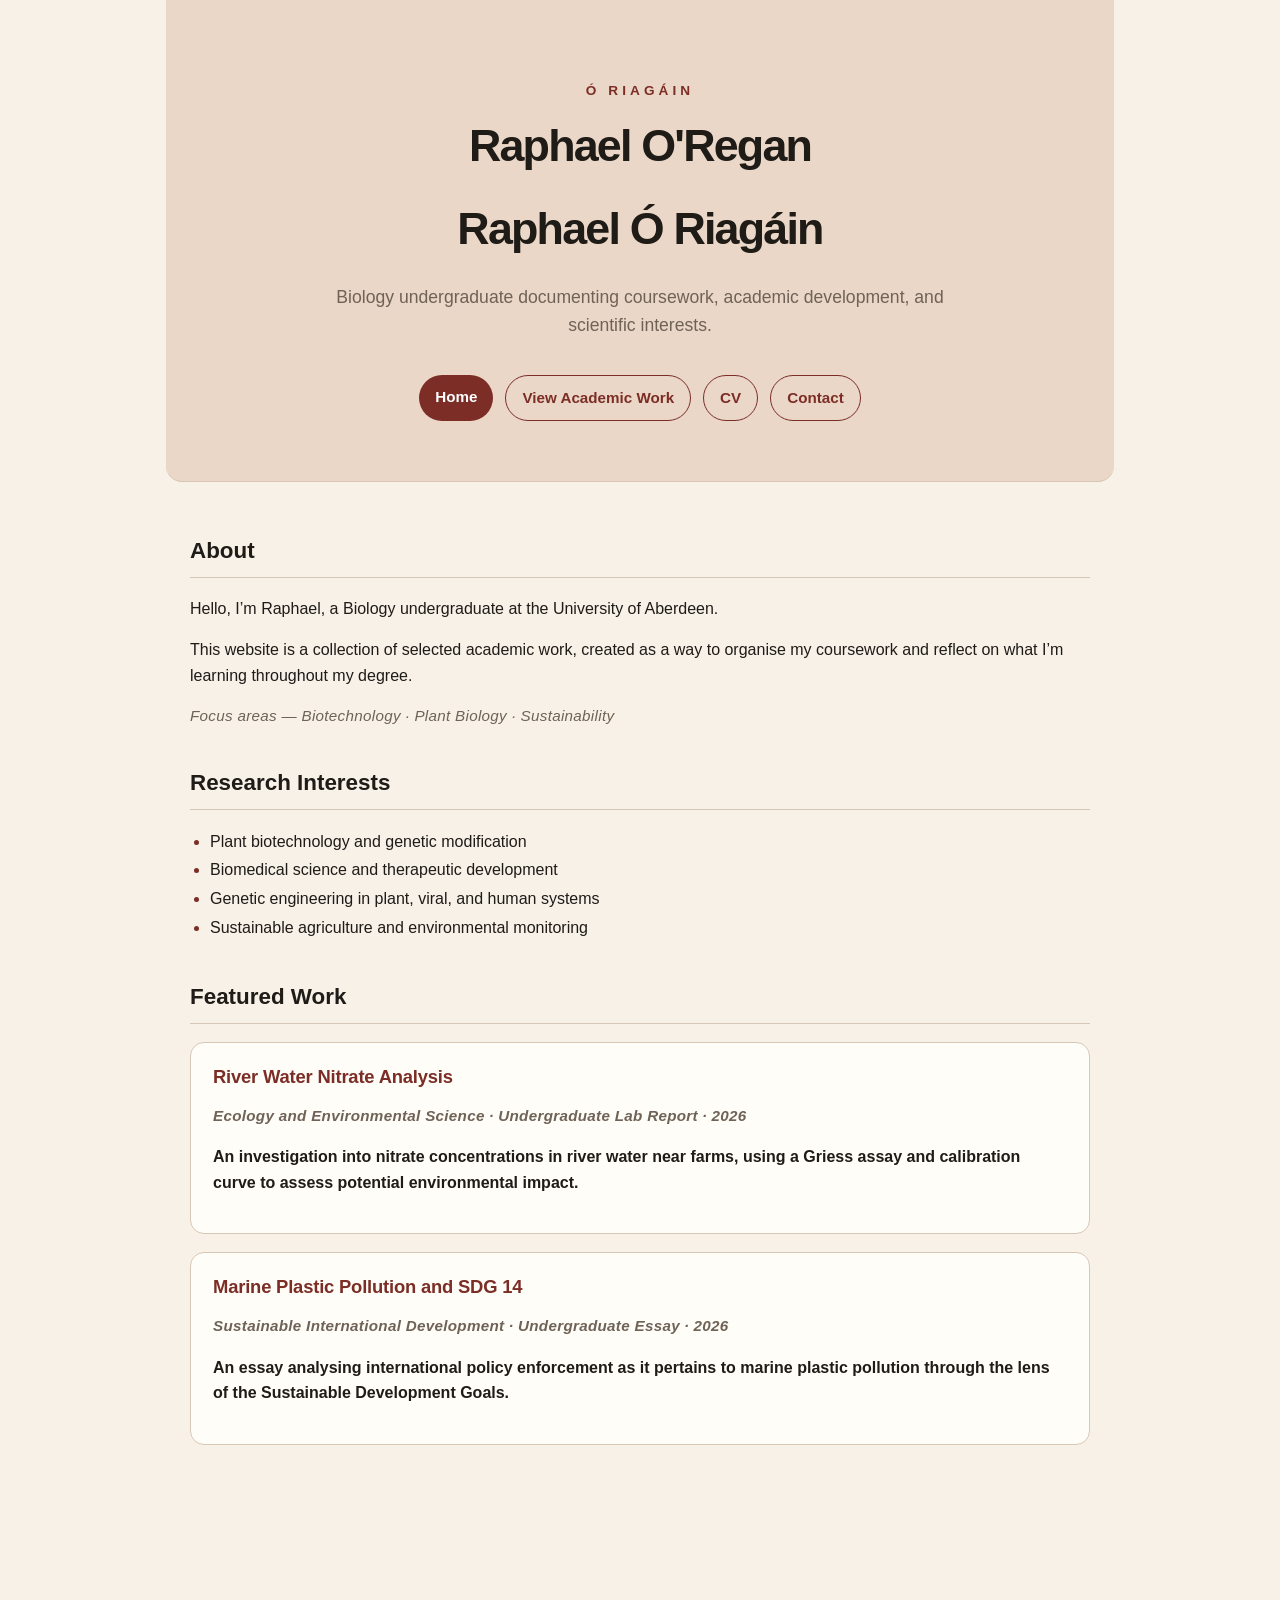
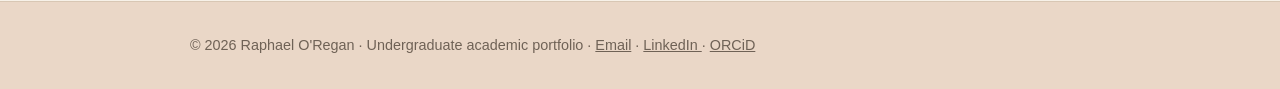
==== index.html @ 79aa9f9e "Update index.html" ====
<!--hello world · first website · 2026 · Raphael O'Regan-->
<!DOCTYPE html>
<html lang="en">
<head>
  <meta charset="UTF-8">
  <meta name="viewport" content="width=device-width, initial-scale=1.0">
  
  <title>Raphael O'Regan</title>
  
  <meta name="description" content="Raphael O'Regan's academic portfolio, featuring undergraduate biology lab reports, essays, and reflections on sustainability, biotechnology, plant science, and environmental science."> 
 
  <meta property="og:title" content="Raphael O'Regan Academic Portfolio">
  <meta property="og:description" content="Undergraduate biology portfolio featuring lab reports and essays on sustainability, biotechnology, and environmental science.">
  <meta property="og:image" content="https://raphaeloregan.com/assets/open-graph-images/home-og.png">
  <meta property="og:image:alt" content="Preview of Raphael O'Regan's academic portfolio homepage">
  <meta property="og:url" content="https://raphaeloregan.com/">
  <meta property="og:type" content="website">
  
  <link rel="stylesheet" href="style.css">
  <link rel="icon" type="image/png" href="favicon.png">
</head>
<body>
  <header class="hero">
  <div class="pookie-bear">
    <span class="gaelic-tag">Ó RIAGÁIN</span>
  </div>
  <div class="name-container">
    <h1 class="name-front">Raphael O'Regan</h1>
    <h1 class="name-back" aria-hidden="true">Raphael Ó Riagáin</h1>
  </div>
    
    <p class="tagline">Biology undergraduate documenting coursework, academic development, and scientific interests.</p>
    
    <div class="hero-links">
      <a href="/" class="button-link">Home</a>
      <a href="/work/" class="button-link secondary">View Academic Work</a>
      <a href="/cv/" class="button-link secondary">CV</a>
      <a href="/contact/" class="button-link secondary">Contact</a>
    </div>
  </header>

  <main>
    <section>
      <h2>About</h2>
      
      <p>Hello, I’m Raphael, a Biology undergraduate at the University of Aberdeen.</p>
      <p>
        This website is a collection of selected academic work, created as a way to organise my coursework and reflect on what I’m learning throughout my degree.
      </p>
      <p class="meta">Focus areas — Biotechnology · Plant Biology · Sustainability</p>
    </section>
    
    <section>
      <h2>Research Interests</h2>
      
      <ul class="interests">
        <li>Plant biotechnology and genetic modification</li>
        <li>Biomedical science and therapeutic development</li>
        <li>Genetic engineering in plant, viral, and human systems</li>
        <li>Sustainable agriculture and environmental monitoring</li>
      </ul>
    </section>
    
    <section>
      <h2>Featured Work</h2>
      
      <a href="river-water-nitrate-analysis/" class="card">
        <h3>River Water Nitrate Analysis</h3>
        
        <p class="meta">Ecology and Environmental Science · Undergraduate Lab Report · 2026</p>
        <p>
          An investigation into nitrate concentrations in river water near farms, using a Griess assay and calibration curve to assess potential environmental impact.
        </p>
      </a>

      <a href="marine-plastic-pollution/" class="card">
        <h3>Marine Plastic Pollution and SDG 14</h3>
   
        <p class="meta">Sustainable International Development · Undergraduate Essay · 2026</p>
        <p>
          An essay analysing international policy enforcement as it pertains to marine plastic pollution through the lens of the Sustainable Development Goals.
        </p>
      </a>
    </section>
  </main>
  
  <footer>
    <p>
      © 2026 Raphael O'Regan · Undergraduate academic portfolio · 
      <a href="mailto:raphaeloregan@gmail.com">Email</a> · 
      <a href="https://www.linkedin.com/in/raphaeloregan/" 
         target="_blank"
         rel="noopener noreferrer">
        LinkedIn
      </a> · 
      <a href="https://orcid.org/0009-0009-1484-1306"
         target="_blank"
         rel="noopener noreferrer">
        ORCiD
      </a>
    </p>
  </footer>
      <!--
              .-"""""""-.
          .-''  .-----.  ''-.
        .'    .'  .-.  '.    '.
       /    .'  .'   '.  '.    \
      ;    /   /  .-.  \   \    ;
      |   ;   ;  /   \  ;   ;   |
      |   |   | |  o  | |   |   |
      |   ;   ;  \   /  ;   ;   |
      ;    \   \  '-'  /   /    ;
       \    '.  '.   .'  .'    /
        '.    '-. '-' .-'    .'
          '-.     '''     .-'
             ''-.___.-''

      built by Raphael O'Regan
      academic portfolio · 2026
      -->
</body>
</html>
---- style.css ----
:root {
  --background: #f7f1e8;
  --paper: #fffdf8;
  --text: #1f1b17;
  --muted: #6f6256;
  --accent: #7b2d26;
  --ochre: #b9822f;
  --border: #d8c7b4;
  --band: #ead7c7;
}

.gaelic-tag {
  font-size: 0.85rem;
  letter-spacing: 0.3em;
  color: #7b2d26;
  font-weight: 550;
  display: block;
  margin-bottom: 0.5rem;
  text-align: inherit; /* This makes it match your main title alignment automatically */
}

/* Container to keep the surname group together */
.surname-box {
  display: inline-flex;
}

/* 1. Handle the 'O' shifting to 'Ó' */
.char-o {
  position: relative;
  transition: color 0.3s ease-in-out;
}
h1:hover .char-o {
  color: #4A5D4E; /* Sage Green */
}
h1:hover .char-o::before {
  content: attr(data-hover);
  position: absolute;
  top: 0;
  left: 0;
  color: #4A5D4E;
  background: #E8D8CE; /* Matches your exact cream background color to mask the old O' */
  width: 100%;
}

/* 2. Handle the 'R' just changing color cleanly */
.char-r {
  transition: color 0.3s ease-in-out;
}
h1:hover .char-r {
  color: #4A5D4E;
}

/* 3. Handle the suffix swapping stack without layout shifting */
.suffix-trigger {
  display: inline-grid;
  grid-template-columns: 1fr;
  grid-template-rows: 1fr;
}
.suffix-legal, 
.suffix-gaelic {
  grid-area: 1 / 1 / 2 / 2;
  transition: opacity 0.3s ease-in-out, color 0.3s ease-in-out;
}
.suffix-legal {
  opacity: 1;
}
.suffix-gaelic {
  opacity: 0;
  color: #4A5D4E;
}

/* Hover triggers for the suffixes */
h1:hover .suffix-legal {
  opacity: 0;
}
h1:hover .suffix-gaelic {
  opacity: 1;
}

body {
  margin: 0;
  font-family: "Neue Haas Unica", "Helvetica Neue", Arial, sans-serif;
  background: var(--background);
  color: var(--text);
  line-height: 1.6;
}

/* Header */

header {
  max-width: 900px;
  margin: 0 auto;
  padding: 56px 24px 32px;
  border-bottom: 1px solid var(--border);
  background: var(--band);
  border-radius: 0 0 16px 16px;
}

header h1 {
  margin-top: 0;
}

.page-hero {
  text-align: center;
  padding-top: 60px;
}

.page-hero .hero-links {
  justify-content: center;
}

.hero {
  text-align: center;
  padding: 80px 24px 60px;
}

.hero .tagline {
  margin-left: auto;
  margin-right: auto;
}

.hero-links {
  margin-top: 20px;
  display: flex;
  gap: 12px;
  justify-content: center;
  flex-wrap: wrap;
}

/* Navigation */

nav {
  margin-top: 28px;
}

nav a {
  margin-right: 20px;
  color: var(--accent);
  text-decoration: none;
  font-weight: 600;
}

nav a:hover {
  text-decoration: underline;
}

/* Layout */

main {
  max-width: 900px;
  margin: 0 auto;
  padding: 32px 24px 60px;
}

section {
  margin-bottom: 36px;
}

/* Typography */

h1 {
  font-size: 2.8rem;
  margin: 0 0 12px;
  letter-spacing: -0.04em;
}

h2 {
  font-size: 1.4rem;
  border-bottom: 1px solid var(--border);
  padding-bottom: 8px;
  margin-bottom: 18px;
}

h3 {
  font-size: 1.15rem;
  margin-bottom: 0.4rem;
  letter-spacing: -0.01em;
}

.tagline {
  font-size: 1.1rem;
  color: var(--muted);
  max-width: 620px;
}

main a {
  color: var(--accent);
  font-weight: 600;
}

main a:hover {
  color: var(--ochre);
}

/* Cards */

.card {
  background: var(--paper);
  border: 1px solid var(--border);
  border-radius: 14px;
  padding: 22px;
  margin-bottom: 18px;
  transition: transform 0.2s ease, box-shadow 0.2s ease;
  display: block;
  text-decoration: none;
  color: inherit;
}

.card:hover {
  transform: translateY(-3px);
  box-shadow: 0 8px 20px rgba(31, 27, 23, 0.08);
}

.card:active {
  transform: translateY(-1px);
}

.card h3 {
  margin-top: 0;
  color: var(--accent);
  line-height: 1.3;
}

/* Metadata, notes, and status labels */

.meta {
  color: var(--muted);
  font-size: 0.95rem;
  font-style: italic;
  letter-spacing: 0.02em;
}

.status {
  display: inline-block;
  margin-top: 0.5rem;
  color: var(--ochre);
  font-weight: 700;
  text-transform: uppercase;
  letter-spacing: 0.08em;
  font-size: 0.75rem;
}

.note {
  font-size: 0.9rem;
  color: var(--muted);
  max-width: 700px;
  border-left: 2px solid var(--border);
  padding-left: 12px;
  margin-top: 0.5rem;
}

.last-updated {
  color: var(--muted);
  font-size: 0.85rem;
  margin-top: 1rem;
}

.work-intro {
  color: var(--muted);
  max-width: 680px;
}

/* Academic paper-style page headers */

.paper-header {
  text-align: center;
  max-width: 760px;
  margin: 0 auto 3rem;
}

.paper-header h2 {
  border-bottom: none;
  font-size: 1.8rem;
  line-height: 1.25;
  margin-bottom: 0.75rem;
}

.paper-header p:not(.meta):not(.status) {
  text-align: center;
  margin-top: 1.5rem;
}

.paper-header .work-intro,
.paper-header .note,
.paper-header .last-updated {
  text-align: center;
  margin-left: auto;
  margin-right: auto;
}

.paper-header .note {
  border-left: none;
  padding-left: 0;
}

/* Lists */

.interests {
  padding-left: 20px;
  line-height: 1.8;
}

.interests li::marker {
  color: var(--accent);
}

/* Work page preview cards */

.work-preview-card {
  display: grid;
  grid-template-columns: 160px 1fr;
  gap: 20px;
  align-items: start;
}

.preview-bubble {
  width: 150px;
  height: 150px;
  border-radius: 18px;
  overflow: hidden;
  border: 1px solid var(--border);
  background: var(--paper);
  display: flex;
  align-items: flex-start;
  justify-content: center;
  flex-shrink: 0;
}

.preview-bubble img {
  width: 100%;
  height: 100%;
  object-fit: contain;
  object-position: top;
  display: block;
}

.placeholder-preview {
  align-items: center;
  text-align: center;
  padding: 12px;
  color: var(--muted);
  font-size: 0.85rem;
  font-style: italic;
}

/* PDF frame */

.pdf-frame {
  margin-top: 1.5rem;
  padding: 14px;
  background: var(--paper);
  border: 1px solid var(--border);
  border-radius: 18px;
  box-shadow: 0 8px 20px rgba(31, 27, 23, 0.08);
}

.pdf-frame iframe {
  width: 100%;
  height: 800px;
  margin: 0;
  border: none;
  border-radius: 12px;
  box-shadow: none;
}

/* Buttons */

.button-link {
  display: inline-block;
  margin-top: 1rem;
  padding: 10px 16px;
  background: var(--accent);
  color: white;
  text-decoration: none;
  font-weight: 600;
  font-size: 0.95rem;
  border-radius: 999px;
  transition: background 0.2s ease, transform 0.1s ease;
}

.button-link:hover {
  background: var(--ochre);
  color: white;
}

.button-link:active {
  transform: translateY(1px);
}

.button-link.secondary {
  background: transparent;
  color: var(--accent);
  border: 1px solid var(--accent);
}

.button-link.secondary:hover {
  background: var(--accent);
  color: white;
}

.hero-links .button-link {
  color: white;
}

.hero-links .button-link.secondary {
  color: var(--accent);
}

.hero-links .button-link.secondary:hover {
  color: white;
}

.mobile-pdf-link {
  display: none;
}

.desktop-pdf-link {
  display: inline-block;
}

.pdf-section {
  text-align: center;
}

.pdf-actions {
  margin-top: 1rem;
}

/* Contact links */

.contact-links {
  display: flex;
  gap: 12px;
  flex-wrap: wrap;
}

/* Footer */

footer {
  margin-top: 60px;
  padding: 32px 24px;
  background: var(--band);
  border-top: 1px solid var(--border);
  color: var(--muted);
  font-size: 0.9rem;
}

footer p {
  max-width: 900px;
  margin: 0 auto;
}

footer a {
  color: var(--muted);
  text-decoration: underline;
  font-weight: 500;
}

footer a:hover {
  color: var(--accent);
}

/* Mobile */

@media (max-width: 700px) {
  header {
    padding: 40px 20px 28px;
  }

  h1 {
    font-size: 2.2rem;
  }

  main {
    padding: 28px 20px 56px;
  }

  nav a {
    display: inline-block;
    margin-bottom: 8px;
  }

  .work-preview-card {
    grid-template-columns: 1fr;
  }

  .preview-bubble {
    width: 160px;
    height: 160px;
    margin: 0 auto;
  }

  .pdf-frame {
    display: none;
  }

  .desktop-pdf-link {
    display: none;
  }

  .mobile-pdf-link {
    display: inline-block;
  }

  .paper-header h2 {
    font-size: 1.5rem;
  }
}

.ascii-art {
  font-family: monospace;
  white-space: pre;
  display: inline-block;
  text-align: left;
  color: var(--accent);
  font-size: clamp(0.38rem, 1.9vw, 0.75rem);
  line-height: 1;
  max-width: 100%;
  margin: 0 auto; 
  overflow: auto;
  -ms-overflow-style: none;
  scrollbar-width: none;
}

 .ascii-art::-webkit-scrollbar {
    display: none;
 }

.icon-link {
  display: inline-flex;
  align-items: center;
  gap: 8px;
}

.icon-link svg {
  width: 1.1rem;
  height: 1.1rem;
}

.cv-actions {
  margin-top: 16px;
  display: inline-flex;
  align-items: center;
  gap: 12px;
  flex-wrap: wrap;
  justify-content: flex-start;
}
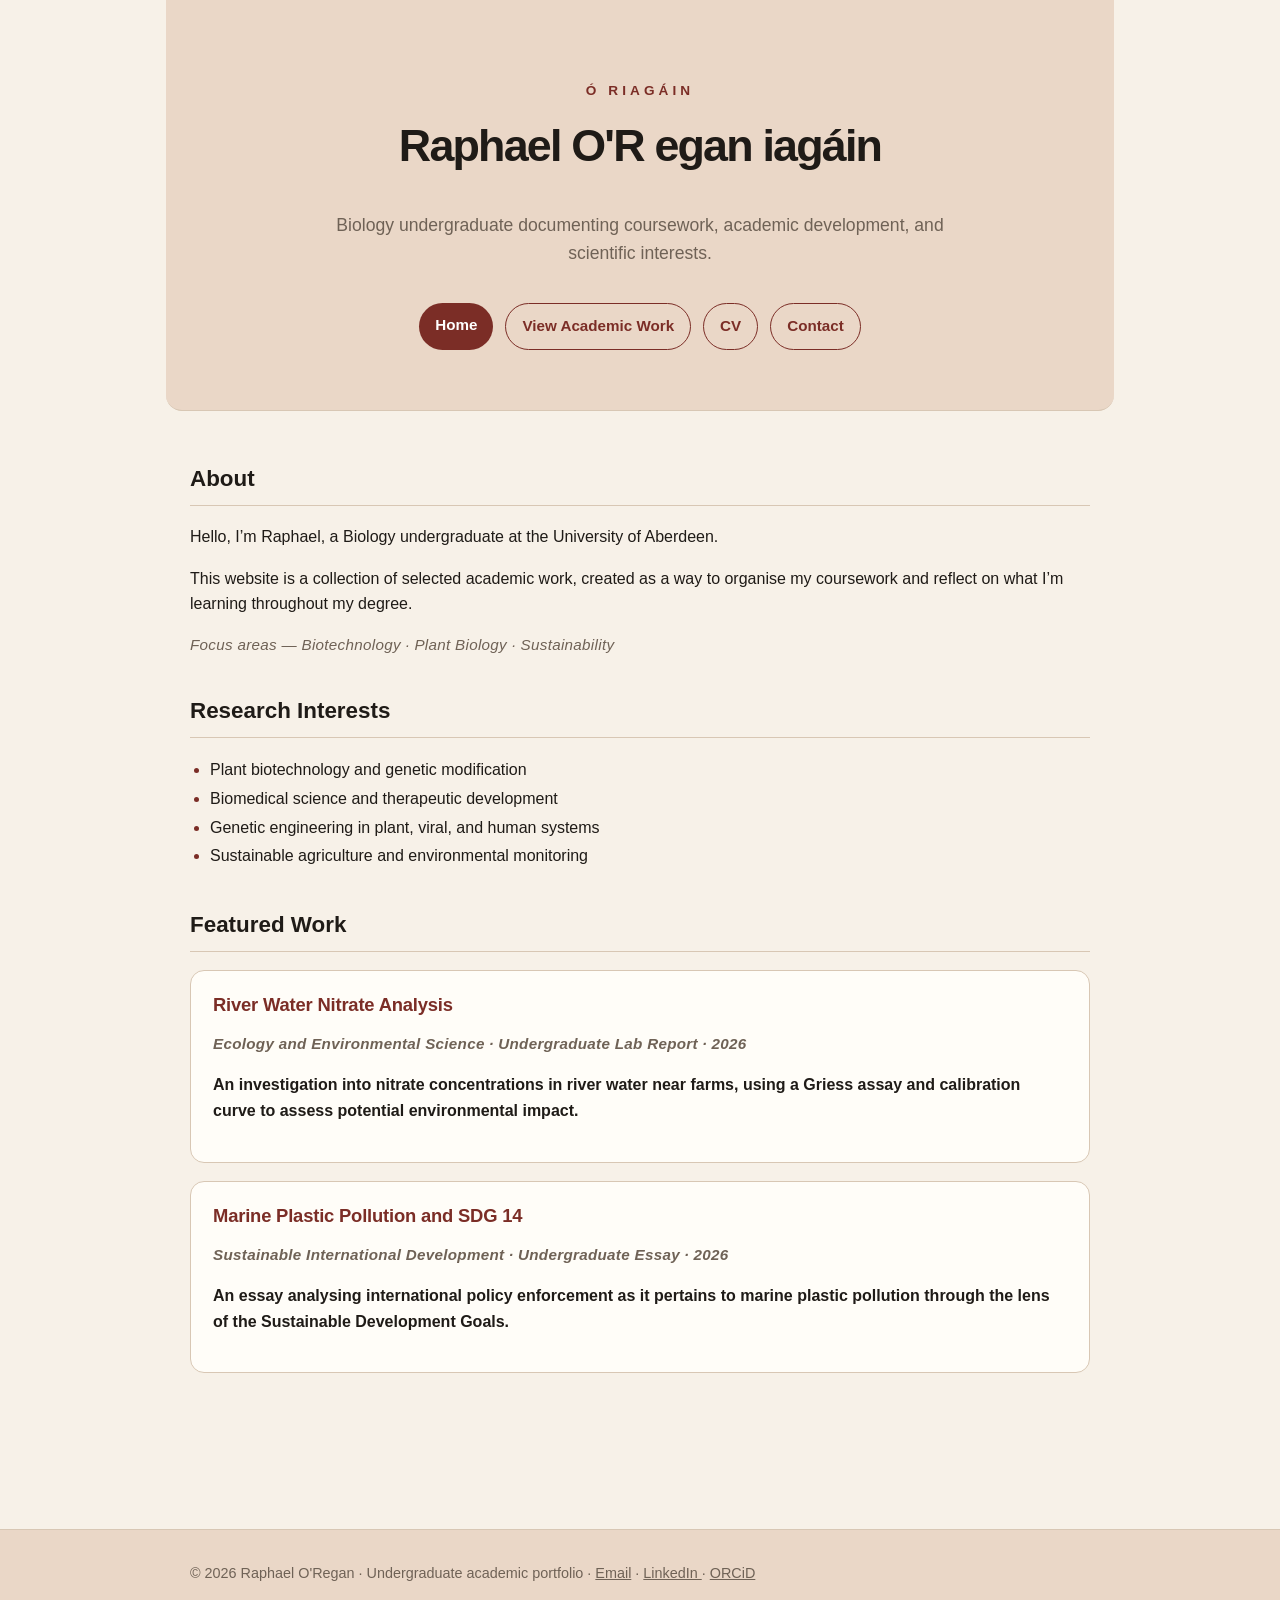
==== commit dab116d1: "Update index.html" ====
--- a/index.html
+++ b/index.html
@@ -25,8 +25,18 @@
     <span class="gaelic-tag">Ó RIAGÁIN</span>
   </div>
   <div class="name-container">
-    <h1 class="name-front">Raphael O'Regan</h1>
-    <h1 class="name-back" aria-hidden="true">Raphael Ó Riagáin</h1>
+<h1>
+  Raphael 
+  <span class="surname-box">
+    <!-- The 'O' changes its apostrophe to a fada -->
+    <span class="char-o" data-hover="Ó">O'</span><!--
+ --><span class="char-r">R</span><!--
+ --><span class="suffix-trigger">
+      <span class="suffix-legal">egan</span>
+      <span class="suffix-gaelic" aria-hidden="true">iagáin</span>
+    </span>
+  </span>
+</h1>
   </div>
     
     <p class="tagline">Biology undergraduate documenting coursework, academic development, and scientific interests.</p>
--- a/style.css
+++ b/style.css
@@ -19,61 +19,42 @@
   text-align: inherit; /* This makes it match your main title alignment automatically */
 }
 
-/* Container to keep the surname group together */
-.surname-box {
-  display: inline-flex;
-}
-
-/* 1. Handle the 'O' shifting to 'Ó' */
-.char-o {
-  position: relative;
-  transition: color 0.3s ease-in-out;
-}
-h1:hover .char-o {
-  color: #4A5D4E; /* Sage Green */
-}
-h1:hover .char-o::before {
-  content: attr(data-hover);
-  position: absolute;
-  top: 0;
-  left: 0;
-  color: #4A5D4E;
-  background: #E8D8CE; /* Matches your exact cream background color to mask the old O' */
-  width: 100%;
-}
-
-/* 2. Handle the 'R' just changing color cleanly */
-.char-r {
-  transition: color 0.3s ease-in-out;
-}
-h1:hover .char-r {
-  color: #4A5D4E;
-}
-
-/* 3. Handle the suffix swapping stack without layout shifting */
-.suffix-trigger {
+/* Container holds the space so the page doesn't move */
+.name-container {
   display: inline-grid;
   grid-template-columns: 1fr;
   grid-template-rows: 1fr;
-}
-.suffix-legal, 
-.suffix-gaelic {
+  justify-items: center; /* Ensures it stays perfectly centered if your hero is centered */
+}
+
+/* Base styles for both headline layers */
+.name-front,
+.name-back {
   grid-area: 1 / 1 / 2 / 2;
-  transition: opacity 0.3s ease-in-out, color 0.3s ease-in-out;
-}
-.suffix-legal {
+  margin: 0;
+  white-space: nowrap;
+  transition: opacity 0.3s ease-in-out;
+  /* Use your existing h1 styles here (font-size, font-family, etc.) */
+}
+
+/* Default state: Legal name is fully visible */
+.name-front {
   opacity: 1;
-}
-.suffix-gaelic {
+  color: #1a1a1a; /* Your original dark text color */
+}
+
+/* Default state: Irish name is completely hidden directly underneath */
+.name-back {
   opacity: 0;
-  color: #4A5D4E;
-}
-
-/* Hover triggers for the suffixes */
-h1:hover .suffix-legal {
+  color: #4A5D4E; /* Your new clean sage green */
+}
+
+/* The Interactive Hover Effect */
+.name-container:hover .name-front {
   opacity: 0;
 }
-h1:hover .suffix-gaelic {
+
+.name-container:hover .name-back {
   opacity: 1;
 }
 
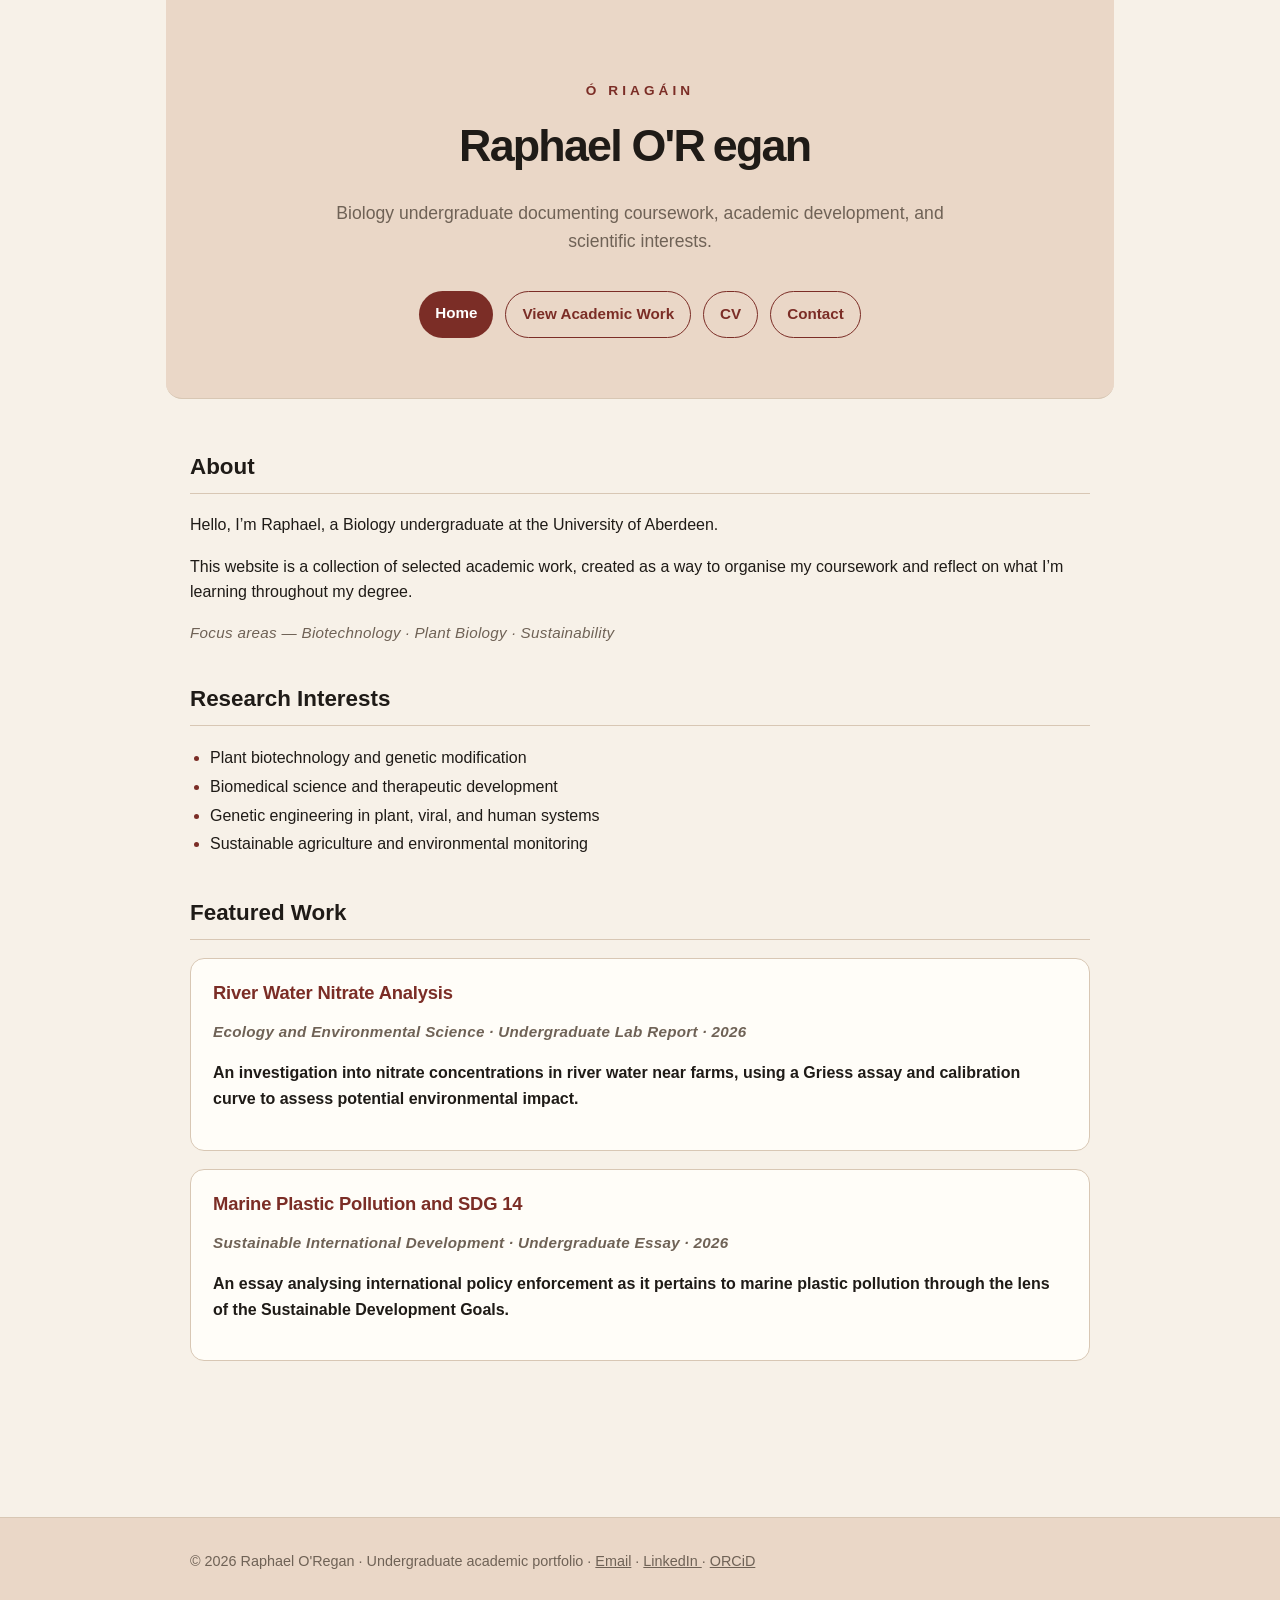
==== commit 1d2f6b3c: "Update index.html" ====
--- a/index.html
+++ b/index.html
@@ -25,18 +25,16 @@
     <span class="gaelic-tag">Ó RIAGÁIN</span>
   </div>
   <div class="name-container">
-<h1>
-  Raphael 
-  <span class="surname-box">
-    <!-- The 'O' changes its apostrophe to a fada -->
-    <span class="char-o" data-hover="Ó">O'</span><!--
- --><span class="char-r">R</span><!--
- --><span class="suffix-trigger">
-      <span class="suffix-legal">egan</span>
-      <span class="suffix-gaelic" aria-hidden="true">iagáin</span>
-    </span>
-  </span>
-</h1>
+    <h1>
+      Raphael 
+      <span class="surname-inline">
+        <span class="lock-letter">O'</span><span class="lock-letter">R</span><!--
+        --><span class="suffix-grid">
+          <span class="suffix-eng">egan</span>
+          <span class="suffix-gae" aria-hidden="true">iagáin</span>
+        </span>
+      </span>
+    </h1>
   </div>
     
     <p class="tagline">Biology undergraduate documenting coursework, academic development, and scientific interests.</p>
--- a/style.css
+++ b/style.css
@@ -19,42 +19,54 @@
   text-align: inherit; /* This makes it match your main title alignment automatically */
 }
 
-/* Container holds the space so the page doesn't move */
-.name-container {
+/* Keep the entire surname flowing naturally inline */
+.surname-inline {
+  display: inline-flex;
+  align-items: baseline;
+}
+
+/* Force the letters to have zero unintended padding or margins */
+.lock-letter {
+  display: inline-block;
+  margin: 0;
+  padding: 0;
+  transition: color 0.3s ease-in-out;
+}
+
+/* The magic fix: This forces the grid to only be exactly as wide as the longest text */
+.suffix-grid {
   display: inline-grid;
   grid-template-columns: 1fr;
   grid-template-rows: 1fr;
-  justify-items: center; /* Ensures it stays perfectly centered if your hero is centered */
-}
-
-/* Base styles for both headline layers */
-.name-front,
-.name-back {
+  margin-left: -0.04em; /* Pulls the text slightly left to fix the 'R' spacing gap */
+}
+
+.suffix-eng, 
+.suffix-gae {
   grid-area: 1 / 1 / 2 / 2;
-  margin: 0;
-  white-space: nowrap;
-  transition: opacity 0.3s ease-in-out;
-  /* Use your existing h1 styles here (font-size, font-family, etc.) */
-}
-
-/* Default state: Legal name is fully visible */
-.name-front {
+  transition: opacity 0.3s ease-in-out, color 0.3s ease-in-out;
+}
+
+/* Default state styling */
+.suffix-eng {
   opacity: 1;
-  color: #1a1a1a; /* Your original dark text color */
-}
-
-/* Default state: Irish name is completely hidden directly underneath */
-.name-back {
+}
+
+.suffix-gae {
   opacity: 0;
-  color: #4A5D4E; /* Your new clean sage green */
-}
-
-/* The Interactive Hover Effect */
-.name-container:hover .name-front {
+  color: #1E4620; /* High-contrast rich forest green */
+}
+
+/* Hover State Animations */
+h1:hover .lock-letter {
+  color: #1E4620; /* Changes the O'R to match the green seamlessly */
+}
+
+h1:hover .suffix-eng {
   opacity: 0;
 }
 
-.name-container:hover .name-back {
+h1:hover .suffix-gae {
   opacity: 1;
 }
 
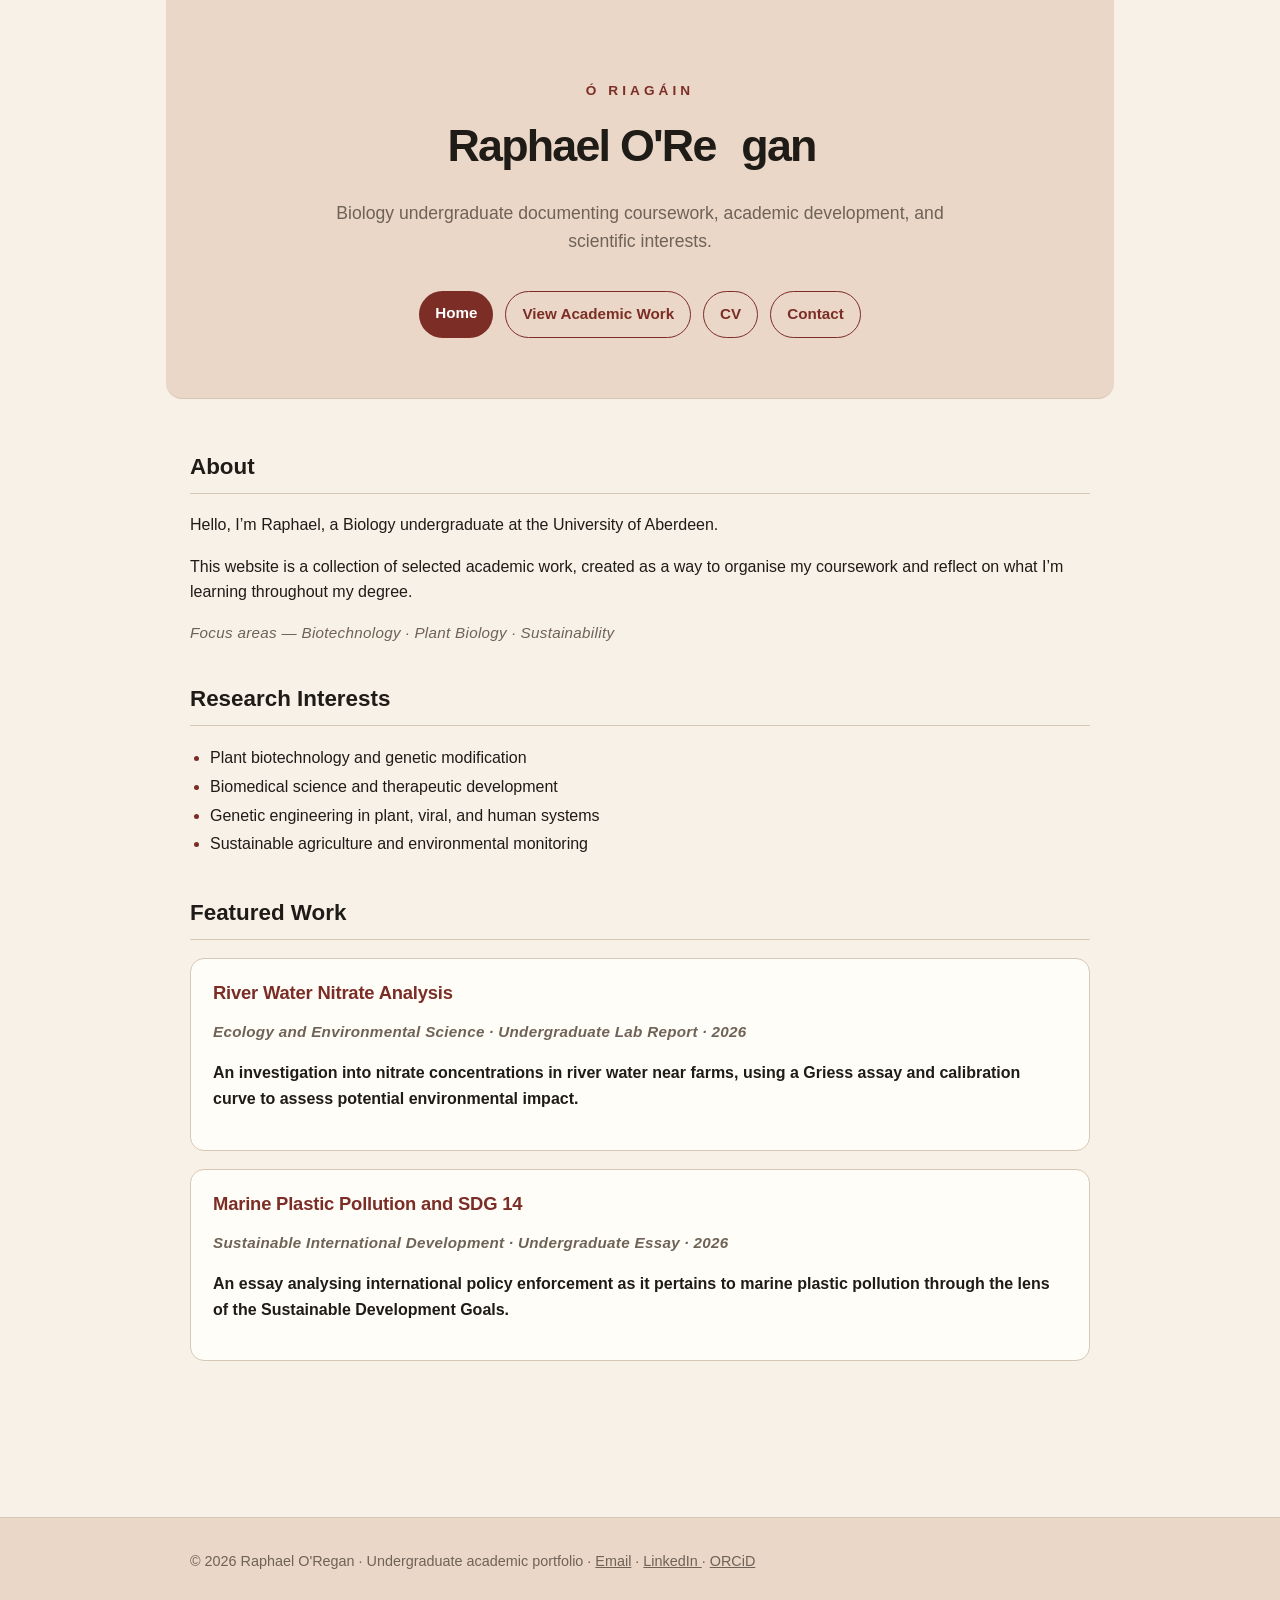
==== commit 53345262: "Update index.html" ====
--- a/index.html
+++ b/index.html
@@ -26,12 +26,14 @@
   </div>
   <div class="name-container">
     <h1>
-      Raphael 
-      <span class="surname-inline">
-        <span class="lock-letter">O'</span><span class="lock-letter">R</span><!--
+      Raphael
+      <span class="surname-box">
+        <span class="lock-text">
+          O<span class="hidden-apostrophe">'</span>Re
+        </span><!--
         --><span class="suffix-grid">
-          <span class="suffix-eng">egan</span>
-          <span class="suffix-gae" aria-hidden="true">iagáin</span>
+          <span class="suffix-eng">gan</span>
+          <span class="suffix-gae" aria-hidden="true">agáin</span>
         </span>
       </span>
     </h1>
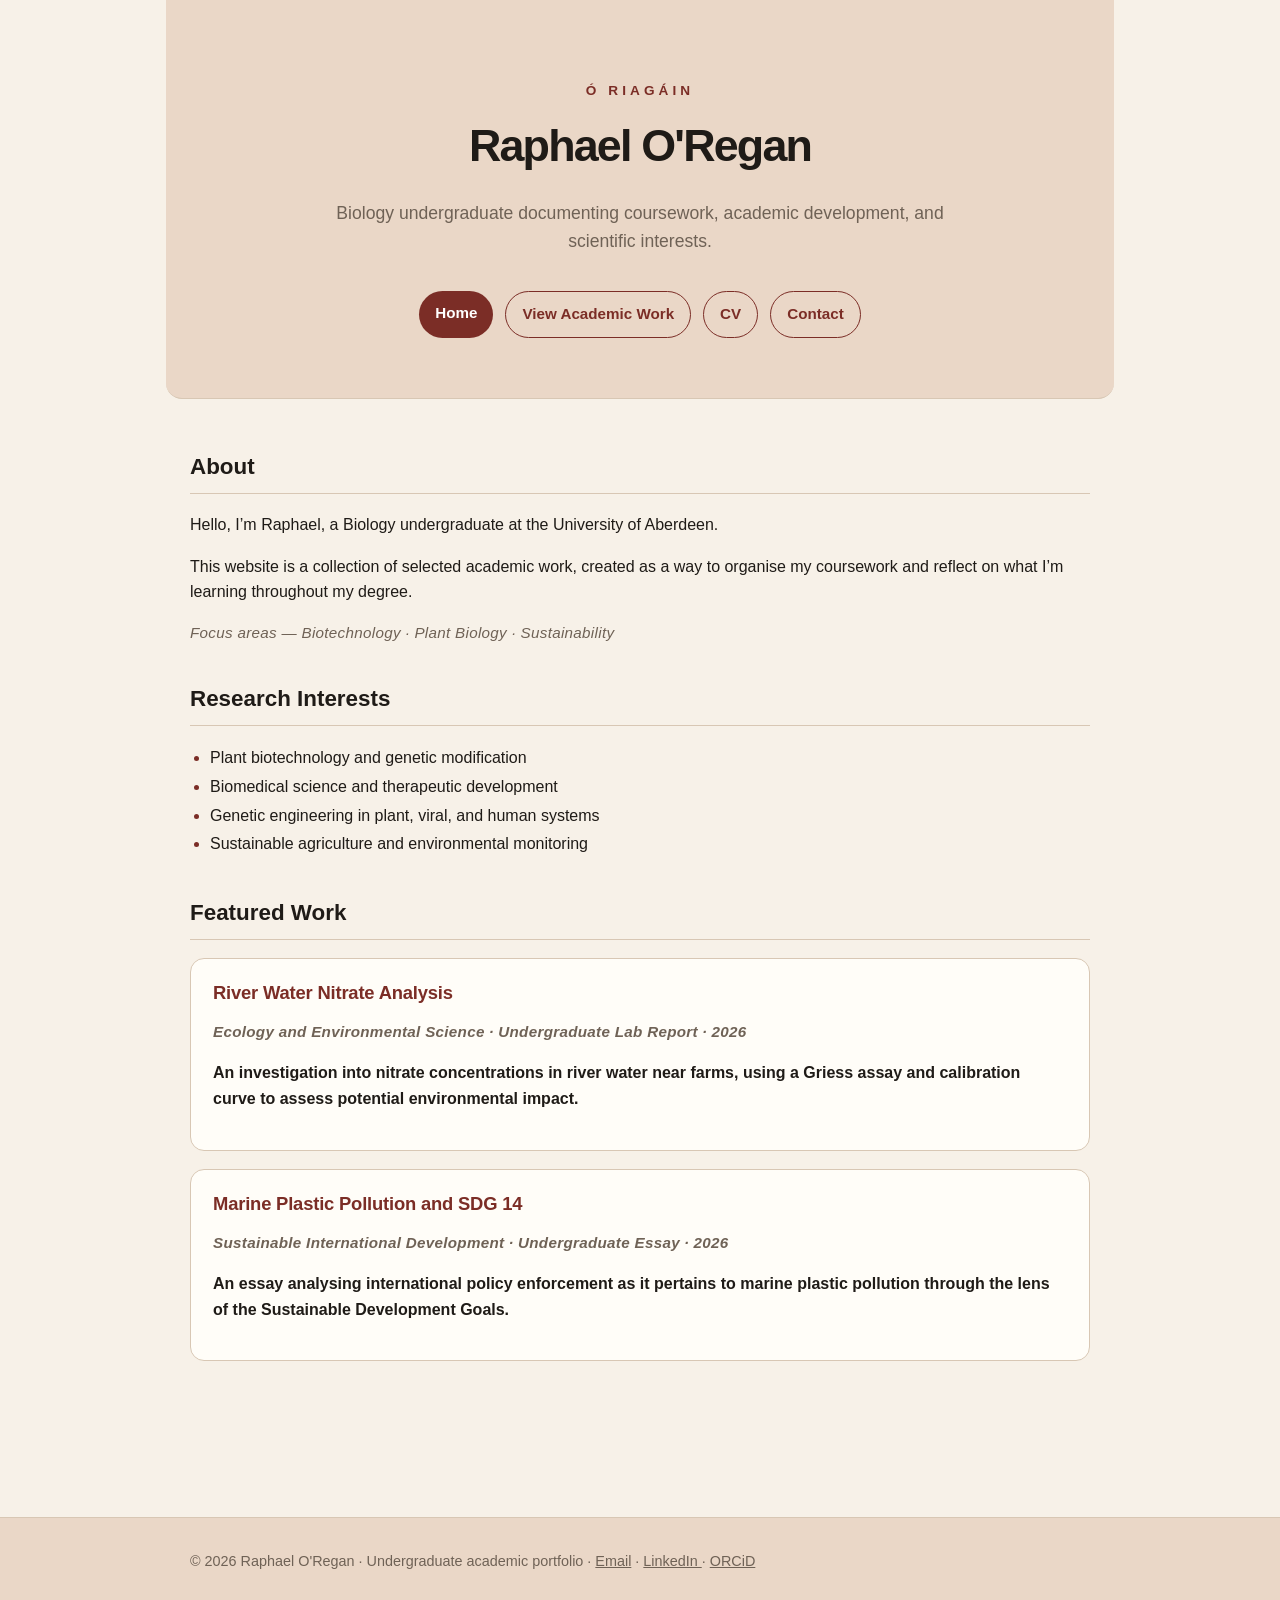
==== commit c00a00b3: "Update index.html" ====
--- a/index.html
+++ b/index.html
@@ -26,15 +26,13 @@
   </div>
   <div class="name-container">
     <h1>
-      Raphael
-      <span class="surname-box">
-        <span class="lock-text">
-          O<span class="hidden-apostrophe">'</span>Re
-        </span><!--
-        --><span class="suffix-grid">
-          <span class="suffix-eng">gan</span>
-          <span class="suffix-gae" aria-hidden="true">agáin</span>
-        </span>
+      <span class="name-trigger">
+        <!-- Unbroken legal name for perfect native centering -->
+        <span class="legal-text-base">Raphael O'Regan</span>
+    
+        <!-- Absolute layers placed precisely over the changing sections -->
+        <span class="ir-o-layer" aria-hidden="true">Ó</span>
+        <span class="ir-suffix-layer" aria-hidden="true">agáin</span>
       </span>
     </h1>
   </div>
--- a/style.css
+++ b/style.css
@@ -19,55 +19,55 @@
   text-align: inherit; /* This makes it match your main title alignment automatically */
 }
 
-/* Keep the entire surname flowing naturally inline */
-.surname-inline {
-  display: inline-flex;
-  align-items: baseline;
-}
-
-/* Force the letters to have zero unintended padding or margins */
-.lock-letter {
+/* Container to establish the absolute coordinate system */
+.name-trigger {
+  position: relative;
   display: inline-block;
-  margin: 0;
-  padding: 0;
+}
+
+/* Base text transition */
+.legal-text-base {
+  display: inline-block;
   transition: color 0.3s ease-in-out;
 }
 
-/* The magic fix: This forces the grid to only be exactly as wide as the longest text */
-.suffix-grid {
-  display: inline-grid;
-  grid-template-columns: 1fr;
-  grid-template-rows: 1fr;
-  margin-left: -0.04em; /* Pulls the text slightly left to fix the 'R' spacing gap */
-}
-
-.suffix-eng, 
-.suffix-gae {
-  grid-area: 1 / 1 / 2 / 2;
-  transition: opacity 0.3s ease-in-out, color 0.3s ease-in-out;
-}
-
-/* Default state styling */
-.suffix-eng {
-  opacity: 1;
-}
-
-.suffix-gae {
+/* Base setup for both absolute Irish layers */
+.ir-o-layer,
+.ir-suffix-layer {
+  position: absolute;
+  top: 0;
+  color: #1E4620; /* High-contrast rich forest green */
   opacity: 0;
-  color: #1E4620; /* High-contrast rich forest green */
-}
-
-/* Hover State Animations */
-h1:hover .lock-letter {
-  color: #1E4620; /* Changes the O'R to match the green seamlessly */
-}
-
-h1:hover .suffix-eng {
-  opacity: 0;
-}
-
-h1:hover .suffix-gae {
-  opacity: 1;
+  transition: opacity 0.3s ease-in-out;
+  pointer-events: none; /* Prevents text selection glitches */
+  background: #E8D8CE; /* Matches your exact cream background color to mask the text underneath */
+}
+
+/* ==========================================================================
+   FINE-TUNING CONTROLS (Adjust these values based on your specific font)
+   ========================================================================== */
+
+/* 1. Positioning the Ó directly over the O' */
+.ir-o-layer {
+  left: 8.35em; /* Slide this left or right until it covers the 'O'' perfectly */
+  padding-right: 0.15em; /* Masks the trailing apostrophe space */
+}
+
+/* 2. Positioning the 'agáin' suffix directly over the 'gan' */
+.ir-suffix-layer {
+  left: 10.32em; /* Slide this left or right until the 'a' hits the exact start position of the old 'g' */
+}
+
+/* ==========================================================================
+   Hover Triggers
+   ========================================================================== */
+.name-trigger:hover .legal-text-base {
+  color: #1E4620; /* Turns Raphael and the 'R' green smoothly */
+}
+
+.name-trigger:hover .ir-o-layer,
+.name-trigger:hover .ir-suffix-layer {
+  opacity: 1; /* Reveals the perfectly positioned Irish fragments */
 }
 
 body {
